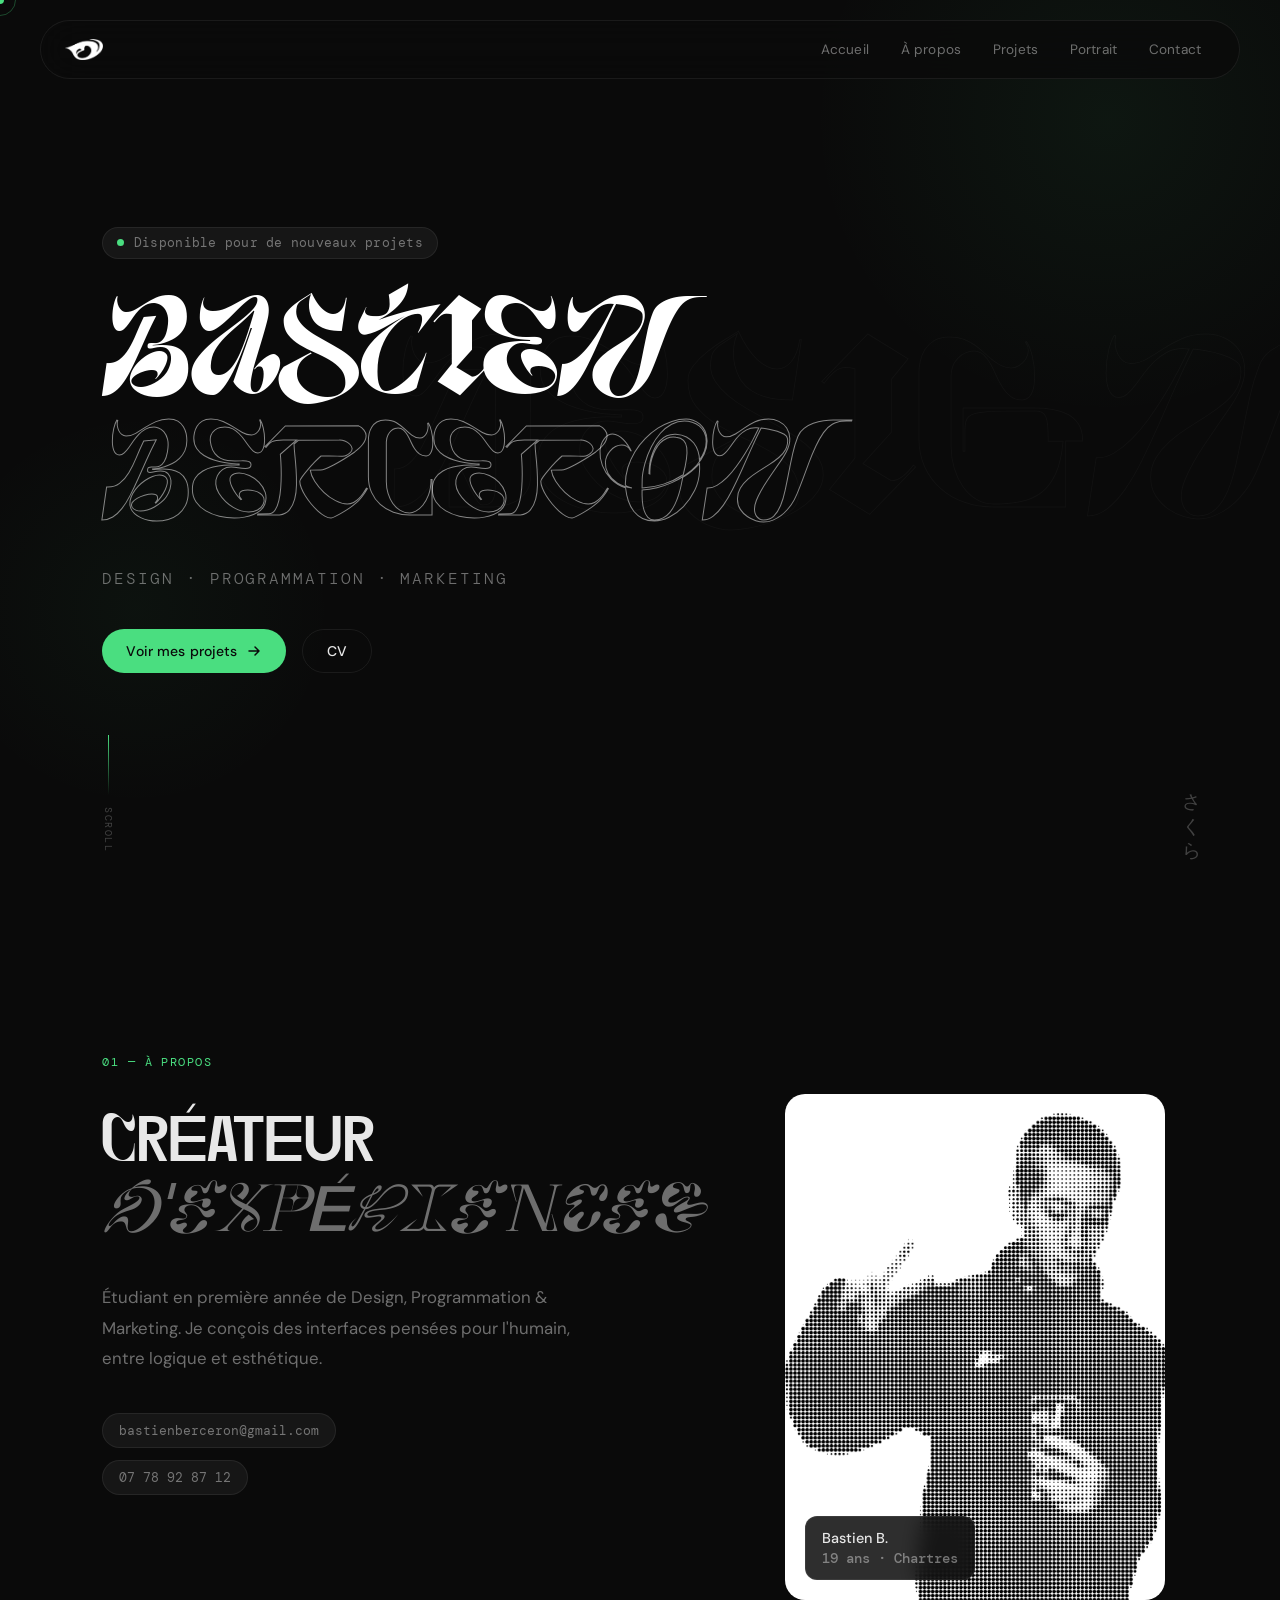
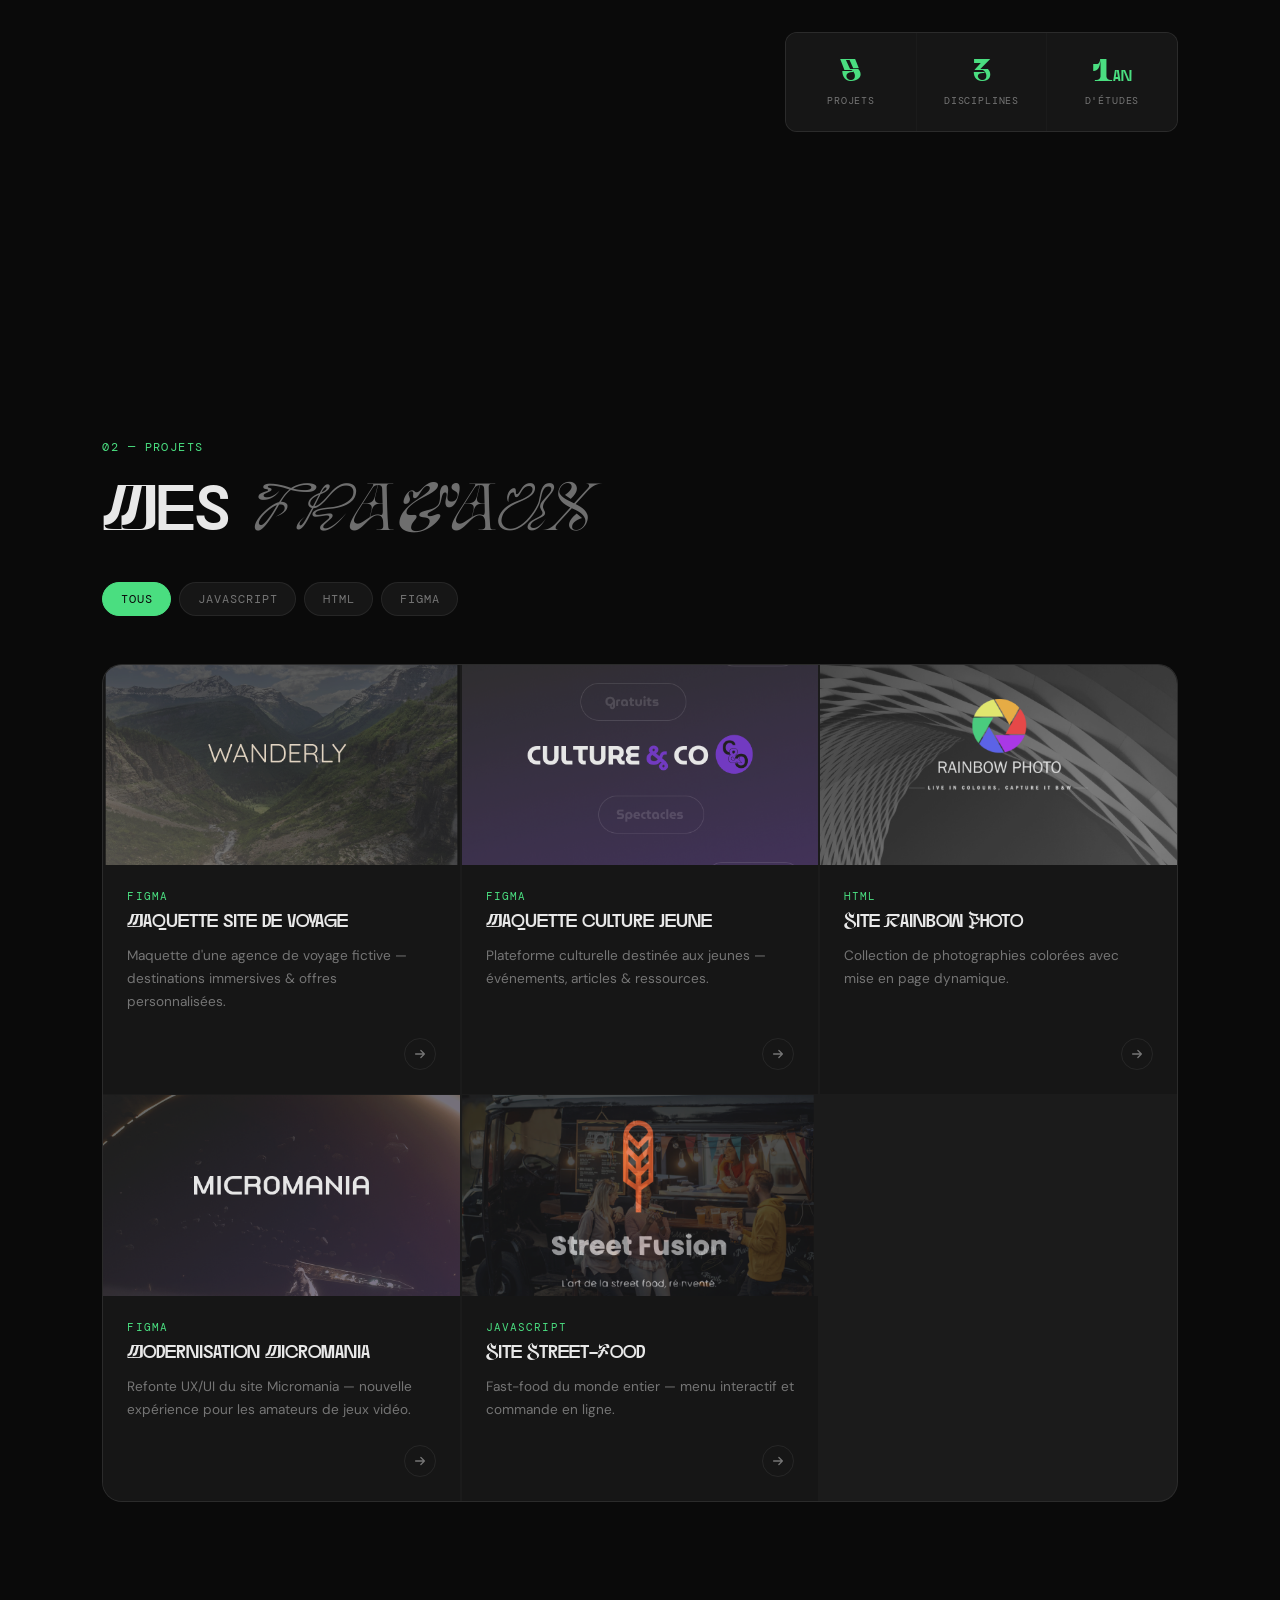
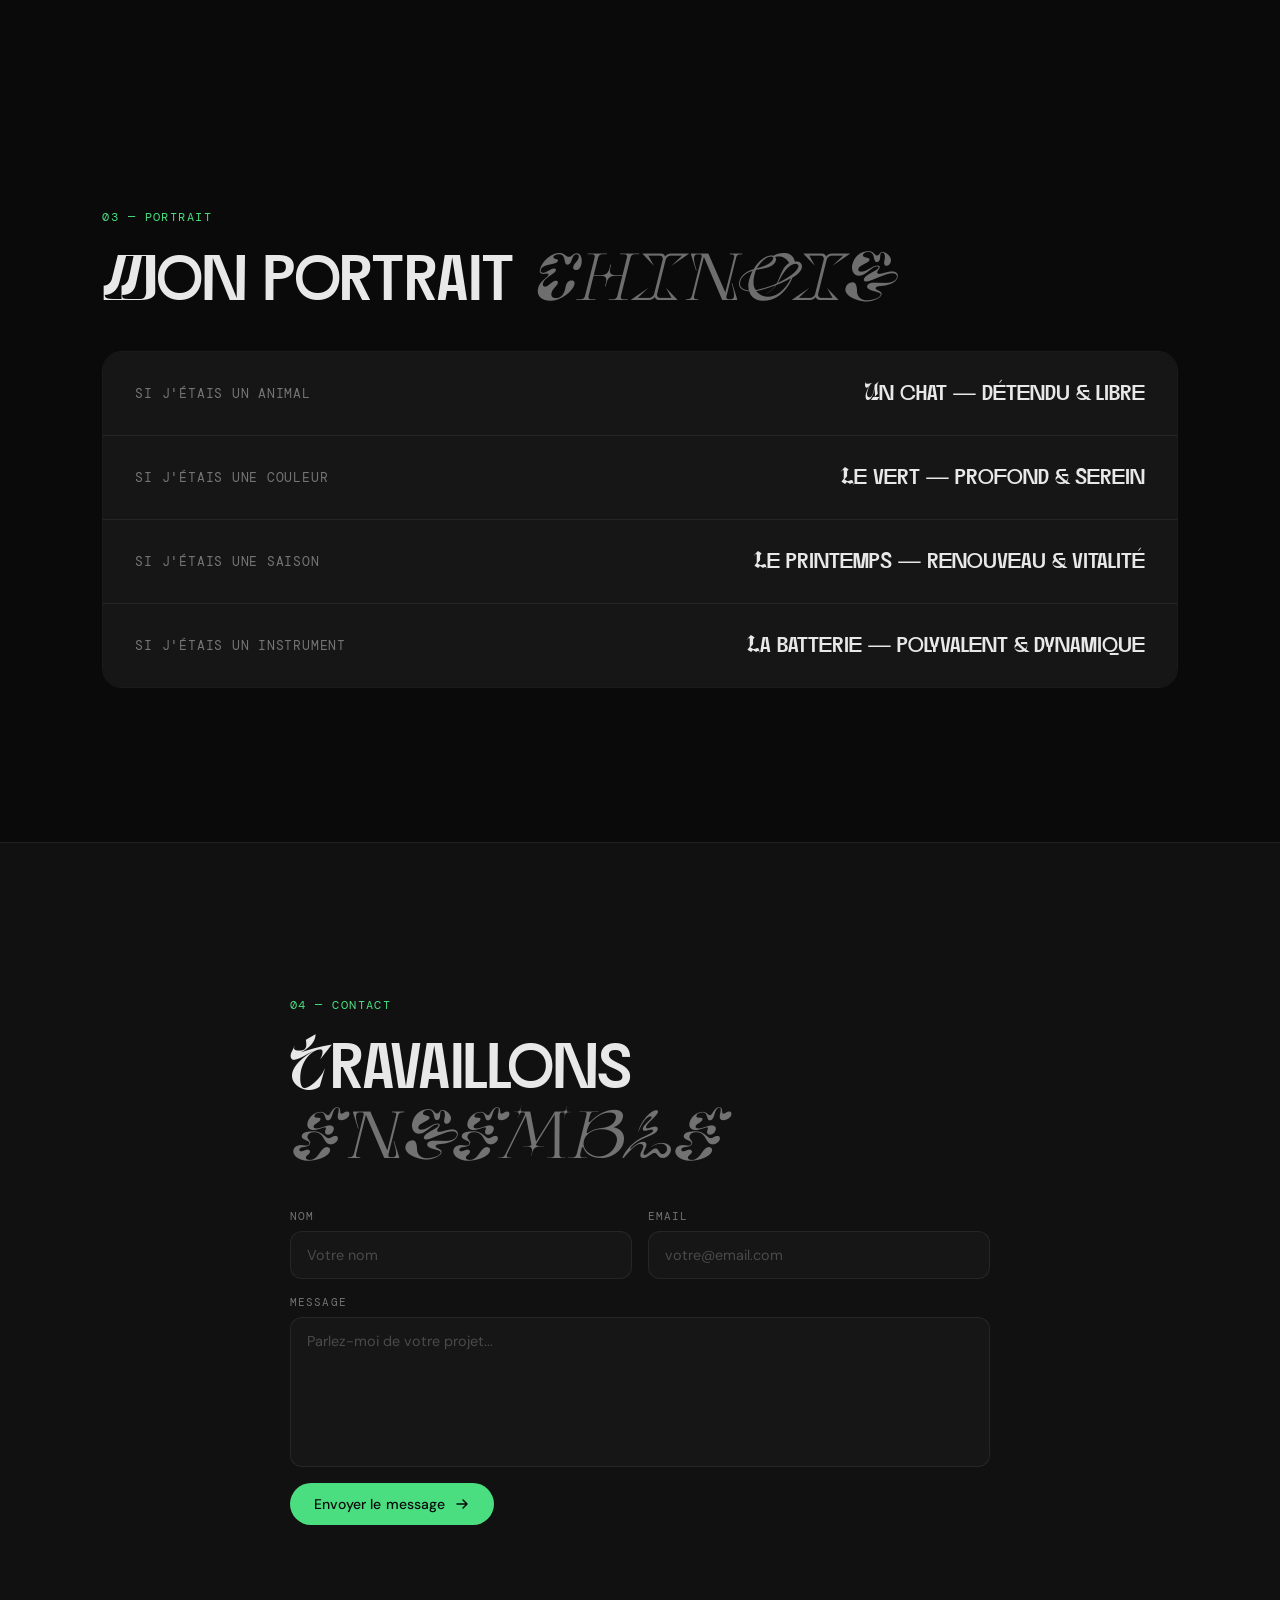
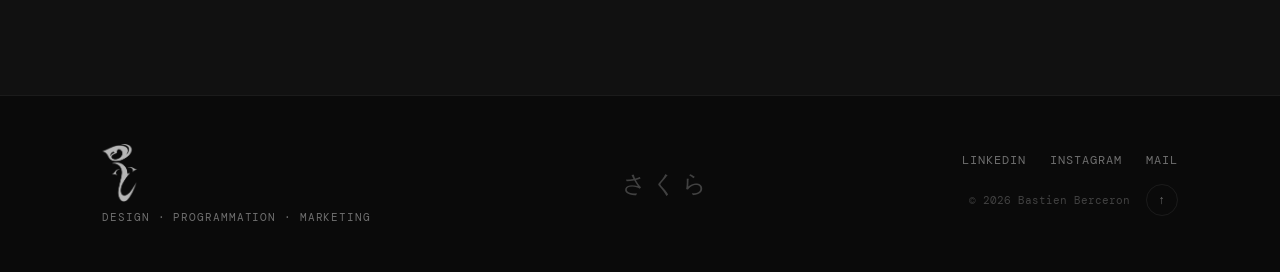
==== index.html @ ccd21fbc "first commit" ====
<!DOCTYPE html>
<html lang="fr">
<head>
    <meta charset="UTF-8">
    <meta name="viewport" content="width=device-width, initial-scale=1.0">
    <title>Bastien Berceron — Portfolio</title>
    <link rel="preconnect" href="https://fonts.googleapis.com">
    <link rel="preconnect" href="https://fonts.gstatic.com" crossorigin>
    <link href="https://fonts.googleapis.com/css2?family=DM+Sans:ital,opsz,wght@0,9..40,300;0,9..40,400;0,9..40,500;1,9..40,300&family=DM+Mono:wght@300;400&display=swap" rel="stylesheet">
    <link rel="preload" href="assets/typo/Dirtyline-36Daysoftype-2022-01238011900/Dirtyline36Daysoftype2022/woff/Dirtyline 36daysoftype 2022.woff2" as="font" type="font/woff2" crossorigin>
    <link rel="stylesheet" href="./assets/css/style.css">
    <script src="https://cdnjs.cloudflare.com/ajax/libs/gsap/3.12.2/gsap.min.js" defer></script>
    <script src="./assets/js/script.js" defer></script>
</head>
<body>
    <div class="loader" id="loader">
        <div class="loader-inner">
            <img src="./assets/img/LoT.png" alt="Logo" class="loader-logo">
            <div class="loader-bar"><div class="loader-progress"></div></div>
        </div>
    </div>

    <div class="cursor" id="cursor"></div>
    <div class="cursor-follower" id="cursor-follower"></div>

    <header class="header" id="header">
        <nav class="navbar">
            <img class="logo" src="./assets/img/LoT.png" alt="Logo Bastien Berceron">
            <div class="nav-links" id="nav-links">
                <a href="#" class="nav-link">Accueil</a>
                <a href="#about-section" class="nav-link">À propos</a>
                <a href="#projects-section" class="nav-link">Projets</a>
                <a href="#section-portrait" class="nav-link">Portrait</a>
                <a href="#contact-section" class="nav-link">Contact</a>
            </div>
            <button class="menu-toggle" id="menu-toggle" aria-label="Menu">
                <span></span>
                <span></span>
            </button>
        </nav>
    </header>

    <main>
        <section class="hero">
            <div class="hero-bg-text">DESIGN</div>
            <div class="hero-content">
                <div class="hero-tag"><span class="dot"></span>Disponible pour de nouveaux projets</div>
                <h1 class="hero-title">
                    <span class="hero-line">BASTIEN</span>
                    <span class="hero-line hero-line--accent">BERCERON</span>
                </h1>
                <p class="hero-sub">Design · Programmation · Marketing</p>
                <div class="hero-cta">
                    <button class="btn btn--primary" onclick="location.href='#projects-section'">
                        Voir mes projets
                        <svg width="16" height="16" viewBox="0 0 16 16" fill="none"><path d="M3 8h10M9 4l4 4-4 4" stroke="currentColor" stroke-width="1.5" stroke-linecap="round" stroke-linejoin="round"/></svg>
                    </button>
                    <button class="btn btn--ghost" onclick="location.href='./assets/img/CV_Bastien.pdf'">CV</button>
                </div>
            </div>
            <div class="hero-scroll">
                <div class="scroll-line"></div>
                <span>scroll</span>
            </div>
            <div class="hero-kanji">さくら</div>
        </section>

        <section id="about-section" class="about reveal">
            <div class="about-inner">
                <div class="section-label">01 — À propos</div>
                <div class="about-grid">
                    <div class="about-left">
                        <h2 class="section-title">Créateur<br><em>d'expériences</em></h2>
                        <p class="about-desc">Étudiant en première année de Design, Programmation & Marketing. Je conçois des interfaces pensées pour l'humain, entre logique et esthétique.</p>
                        <div class="about-contact-links">
                            <a href="mailto:bastienberceron@gmail.com" class="contact-pill">bastienberceron@gmail.com</a>
                            <a href="tel:0778928712" class="contact-pill">07 78 92 87 12</a>
                        </div>
                    </div>
                    <div class="about-right">
                        <div class="about-photo-wrap">
                            <img src="./assets/img/IDP.png" alt="Bastien Berceron" class="about-photo">
                            <div class="about-photo-tag">
                                <span>Bastien B.</span>
                                <span class="tag-sub">19 ans · Chartres</span>
                            </div>
                        </div>
                        <div class="about-stats">
                            <div class="stat"><span class="stat-num">5</span><span class="stat-label">Projets</span></div>
                            <div class="stat"><span class="stat-num">3</span><span class="stat-label">Disciplines</span></div>
                            <div class="stat"><span class="stat-num">1<span style="font-size:0.5em">an</span></span><span class="stat-label">D'études</span></div>
                        </div>
                    </div>
                </div>
            </div>
        </section>

        <section class="projects reveal" id="projects-section">
            <div class="section-label">02 — Projets</div>
            <h2 class="section-title">Mes <em>travaux</em></h2>
            <div class="filter-button">
                <button class="filter-btn active" data-category="all" id="tous">Tous</button>
                <button class="filter-btn" data-category="javascript">JavaScript</button>
                <button class="filter-btn" data-category="html">HTML</button>
                <button class="filter-btn" data-category="figma">Figma</button>
            </div>
            <div class="projects-grid" id="projects-grid"></div>
        </section>

        <section class="portrait reveal" id="section-portrait">
            <div class="section-label">03 — Portrait</div>
            <h2 class="section-title">Mon portrait <em>chinois</em></h2>
            <ul class="portrait-list">
                <li><span class="portrait-if">Si j'étais un animal</span><span class="portrait-answer">Un chat — détendu & libre</span></li>
                <li><span class="portrait-if">Si j'étais une couleur</span><span class="portrait-answer">Le vert — profond & serein</span></li>
                <li><span class="portrait-if">Si j'étais une saison</span><span class="portrait-answer">Le printemps — renouveau & vitalité</span></li>
                <li><span class="portrait-if">Si j'étais un instrument</span><span class="portrait-answer">La batterie — polyvalent & dynamique</span></li>
            </ul>
        </section>
    </main>

    <section class="contact reveal" id="contact-section">
        <div class="contact-inner">
            <div class="section-label">04 — Contact</div>
            <h2 class="section-title">Travaillons<br><em>ensemble</em></h2>
            <form id="contact-form" action="https://formspree.io/f/xqedbozj" method="POST">
                <div class="form-row">
                    <div class="form-group">
                        <label for="nom">Nom</label>
                        <input id="nom" name="name" type="text" placeholder="Votre nom" required>
                    </div>
                    <div class="form-group">
                        <label for="email">Email</label>
                        <input id="email" name="email" type="email" placeholder="votre@email.com" required>
                    </div>
                </div>
                <div class="form-group">
                    <label for="message">Message</label>
                    <textarea id="message" name="message" placeholder="Parlez-moi de votre projet..." required></textarea>
                </div>
                <button id="envoyer" type="submit" class="btn btn--primary">
                    Envoyer le message
                    <svg width="16" height="16" viewBox="0 0 16 16" fill="none"><path d="M3 8h10M9 4l4 4-4 4" stroke="currentColor" stroke-width="1.5" stroke-linecap="round" stroke-linejoin="round"/></svg>
                </button>
            </form>
            <div id="form-status"></div>
        </div>
    </section>

    <footer class="site-footer">
        <div class="footer-inner">
            <div class="footer-left">
                <img src="./assets/img/FL.png" alt="Logo" class="f-logo">
                <p class="f-sub">Design · Programmation · Marketing</p>
            </div>
            <div class="footer-center">
                <span class="f-kanji">さくら</span>
            </div>
            <div class="footer-right">
                <div class="f-socials">
                    <a href="https://www.linkedin.com/in/bastien-berceron-68825928a/" target="_blank">LinkedIn</a>
                    <a href="https://instagram.com/basti1_b" target="_blank">Instagram</a>
                    <a href="mailto:bastien.berceron@lamanu-student.fr">Mail</a>
                </div>
                <div class="f-legal">
                    <span>© 2026 Bastien Berceron</span>
                    <button onclick="window.scrollTo({top: 0, behavior: 'smooth'})" class="back-top" aria-label="Retour en haut">↑</button>
                </div>
            </div>
        </div>
    </footer>
</body>
</html>
---- assets/css/style.css ----
/* ===== FONTS ===== */
@font-face {
    font-family: 'Dirtyline';
    src: url('../typo/Dirtyline-36Daysoftype-2022-01238011900/Dirtyline36Daysoftype2022/woff/Dirtyline 36daysoftype 2022.woff2') format('woff2'),
         url('../typo/Dirtyline-36Daysoftype-2022-01238011900/Dirtyline36Daysoftype2022/woff/Dirtyline 36daysoftype 2022.woff') format('woff');
    font-weight: normal;
    font-style: normal;
}
@font-face {
    font-family: 'Saint';
    src: url('../typo/Saint Regular.ttf') format('truetype');
}

/* ===== VARIABLES ===== */
:root {
    --bg: #0a0a0a;
    --bg-2: #111111;
    --bg-3: #1a1a1a;
    --surface: #161616;
    --border: rgba(255,255,255,0.07);
    --border-hover: rgba(255,255,255,0.15);
    --text: #e8e8e8;
    --text-muted: rgba(232,232,232,0.45);
    --text-subtle: rgba(232,232,232,0.25);
    --green: #4ade80;
    --green-dim: rgba(74,222,128,0.12);
    --green-glow: rgba(74,222,128,0.06);
    --white: #ffffff;
    --font-display: 'Dirtyline', sans-serif;
    --font-body: 'DM Sans', sans-serif;
    --font-mono: 'DM Mono', monospace;
    --radius: 12px;
    --radius-lg: 20px;
    --transition: all 0.4s cubic-bezier(0.25, 0.46, 0.45, 0.94);
    --transition-fast: all 0.2s ease;
}

/* ===== RESET ===== */
*, *::before, *::after { box-sizing: border-box; margin: 0; padding: 0; }
html { scroll-behavior: smooth; font-size: 16px; }
body {
    font-family: var(--font-body);
    background: var(--bg);
    color: var(--text);
    overflow-x: hidden;
    -webkit-font-smoothing: antialiased;
}
img { display: block; max-width: 100%; }
a { color: inherit; text-decoration: none; }
button { cursor: pointer; border: none; background: none; font-family: inherit; }

/* ===== SCROLLBAR ===== */
* { scrollbar-width: thin; scrollbar-color: #2a2a2a var(--bg); }
*::-webkit-scrollbar { width: 6px; }
*::-webkit-scrollbar-track { background: var(--bg); }
*::-webkit-scrollbar-thumb { background: #2a2a2a; border-radius: 3px; }
*::-webkit-scrollbar-thumb:hover { background: var(--green); }

/* ===== CURSOR ===== */
.cursor {
    width: 8px; height: 8px;
    background: var(--green);
    border-radius: 50%;
    position: fixed;
    pointer-events: none;
    z-index: 9999;
    transition: width 0.2s, height 0.2s, background 0.2s;
    transform: translate(-50%, -50%);
}
.cursor-follower {
    width: 32px; height: 32px;
    border: 1px solid rgba(74,222,128,0.3);
    border-radius: 50%;
    position: fixed;
    pointer-events: none;
    z-index: 9998;
    transform: translate(-50%, -50%);
    transition: transform 0.15s ease, width 0.3s, height 0.3s;
}
body:hover .cursor { opacity: 1; }

/* ===== LOADER ===== */
.loader {
    position: fixed; inset: 0;
    background: var(--bg);
    display: flex; justify-content: center; align-items: center;
    z-index: 9000;
    flex-direction: column;
    gap: 2rem;
}
.loader-inner { display: flex; flex-direction: column; align-items: center; gap: 2rem; }
.loader-logo { width: 60px; opacity: 0.9; filter: brightness(0) invert(1); }
.loader-bar {
    width: 200px; height: 1px;
    background: rgba(255,255,255,0.1);
    border-radius: 1px;
    overflow: hidden;
}
.loader-progress {
    height: 100%; width: 0%;
    background: var(--green);
    border-radius: 1px;
    animation: loadProgress 2s ease-out forwards;
}
@keyframes loadProgress {
    0% { width: 0%; }
    40% { width: 60%; }
    100% { width: 100%; }
}

/* ===== HEADER ===== */
.header {
    position: fixed; top: 0; left: 0; right: 0;
    z-index: 100;
    padding: 1.25rem 2rem;
    transition: var(--transition);
}
.header.scrolled {
    padding: 0.75rem 2rem;
}
.navbar {
    max-width: 1200px;
    margin: 0 auto;
    display: flex;
    align-items: center;
    justify-content: space-between;
    background: rgba(10,10,10,0.8);
    backdrop-filter: blur(20px);
    -webkit-backdrop-filter: blur(20px);
    border: 1px solid var(--border);
    border-radius: 100px;
    padding: 0.75rem 1.5rem;
}
.logo { width: 38px; height: auto; filter: brightness(0) invert(1); }
.nav-links {
    display: flex;
    align-items: center;
    gap: 0.25rem;
}
.nav-link {
    font-size: 0.85rem;
    font-weight: 400;
    color: var(--text-muted);
    padding: 0.5rem 0.875rem;
    border-radius: 100px;
    transition: var(--transition-fast);
    letter-spacing: 0.01em;
}
.nav-link:hover {
    color: var(--text);
    background: rgba(255,255,255,0.06);
}
.menu-toggle {
    display: none;
    flex-direction: column;
    gap: 5px;
    padding: 0.5rem;
}
.menu-toggle span {
    width: 22px; height: 1.5px;
    background: var(--text);
    border-radius: 2px;
    transition: var(--transition-fast);
}

/* ===== SECTION COMMONS ===== */
.section-label {
    font-family: var(--font-mono);
    font-size: 0.75rem;
    letter-spacing: 0.12em;
    color: var(--green);
    text-transform: uppercase;
    margin-bottom: 1.5rem;
}
.section-title {
    font-family: var(--font-display);
    font-size: clamp(2.5rem, 5vw, 4rem);
    font-weight: 400;
    line-height: 1.1;
    color: var(--text);
    margin-bottom: 2rem;
}
.section-title em {
    font-style: italic;
    color: var(--text-muted);
    font-family: 'Saint', var(--font-display);
}

/* ===== REVEAL ===== */
.reveal {
    opacity: 0;
    transform: translateY(30px);
    transition: opacity 0.8s ease, transform 0.8s ease;
}
.reveal.visible {
    opacity: 1;
    transform: translateY(0);
}

/* ===== HERO ===== */
.hero {
    min-height: 100vh;
    display: flex;
    flex-direction: column;
    justify-content: center;
    align-items: flex-start;
    padding: 0 clamp(2rem, 8vw, 8rem);
    position: relative;
    overflow: hidden;
}
.hero::before {
    content: '';
    position: absolute;
    top: -20%;
    right: -10%;
    width: 600px;
    height: 600px;
    background: radial-gradient(circle, rgba(74,222,128,0.06) 0%, transparent 70%);
    pointer-events: none;
}
.hero::after {
    content: '';
    position: absolute;
    bottom: 10%;
    left: -5%;
    width: 400px;
    height: 400px;
    background: radial-gradient(circle, rgba(74,222,128,0.04) 0%, transparent 70%);
    pointer-events: none;
}
.hero-bg-text {
    position: absolute;
    top: 50%;
    right: -2%;
    transform: translateY(-50%);
    font-family: var(--font-display);
    font-size: clamp(8rem, 18vw, 18rem);
    color: transparent;
    -webkit-text-stroke: 1px rgba(255,255,255,0.03);
    pointer-events: none;
    line-height: 1;
    user-select: none;
}
.hero-content {
    position: relative;
    z-index: 1;
    max-width: 800px;
}
.hero-tag {
    display: inline-flex;
    align-items: center;
    gap: 0.6rem;
    font-size: 0.8rem;
    font-family: var(--font-mono);
    color: var(--text-muted);
    background: var(--surface);
    border: 1px solid var(--border);
    padding: 0.4rem 0.875rem;
    border-radius: 100px;
    margin-bottom: 2.5rem;
    letter-spacing: 0.02em;
}
.dot {
    width: 7px; height: 7px;
    background: var(--green);
    border-radius: 50%;
    animation: pulse 2s infinite;
}
@keyframes pulse {
    0%, 100% { opacity: 1; transform: scale(1); }
    50% { opacity: 0.6; transform: scale(0.8); }
}
.hero-title {
    display: flex;
    flex-direction: column;
    gap: 0.1em;
    margin-bottom: 1.5rem;
}
.hero-line {
    font-family: var(--font-display);
    font-size: clamp(4rem, 10vw, 9rem);
    font-weight: 400;
    line-height: 0.95;
    letter-spacing: -0.02em;
    color: var(--white);
    display: block;
    opacity: 0;
    transform: translateY(40px);
    animation: heroLineIn 0.9s cubic-bezier(0.25,0.46,0.45,0.94) forwards;
}
.hero-line:nth-child(1) { animation-delay: 0.3s; }
.hero-line--accent {
    color: transparent;
    -webkit-text-stroke: 1px rgba(255,255,255,0.5);
    animation-delay: 0.5s;
}
@keyframes heroLineIn {
    to { opacity: 1; transform: translateY(0); }
}
.hero-sub {
    font-size: 1rem;
    color: var(--text-muted);
    font-weight: 300;
    letter-spacing: 0.12em;
    text-transform: uppercase;
    margin-bottom: 2.5rem;
    font-family: var(--font-mono);
    opacity: 0;
    animation: fadeUp 0.8s 0.7s ease forwards;
}
@keyframes fadeUp {
    from { opacity: 0; transform: translateY(10px); }
    to { opacity: 1; transform: translateY(0); }
}
.hero-cta {
    display: flex;
    gap: 1rem;
    flex-wrap: wrap;
    opacity: 0;
    animation: fadeUp 0.8s 0.9s ease forwards;
}
.hero-scroll {
    position: absolute;
    bottom: 3rem;
    left: clamp(2rem, 8vw, 8rem);
    display: flex;
    flex-direction: column;
    align-items: center;
    gap: 0.75rem;
}
.hero-scroll span {
    font-family: var(--font-mono);
    font-size: 0.65rem;
    letter-spacing: 0.15em;
    color: var(--text-subtle);
    text-transform: uppercase;
    writing-mode: vertical-lr;
}
.scroll-line {
    width: 1px; height: 60px;
    background: linear-gradient(to bottom, var(--green), transparent);
    animation: scrollPulse 2s ease infinite;
}
@keyframes scrollPulse {
    0%, 100% { opacity: 0.3; }
    50% { opacity: 1; }
}
.hero-kanji {
    position: absolute;
    right: clamp(2rem, 6vw, 6rem);
    bottom: 3rem;
    font-family: var(--font-display);
    font-size: 1.2rem;
    color: var(--text-subtle);
    letter-spacing: 0.1em;
    writing-mode: vertical-rl;
}

/* ===== BUTTONS ===== */
.btn {
    display: inline-flex;
    align-items: center;
    gap: 0.5rem;
    font-family: var(--font-body);
    font-size: 0.875rem;
    font-weight: 500;
    padding: 0.75rem 1.5rem;
    border-radius: 100px;
    transition: var(--transition);
    letter-spacing: 0.01em;
}
.btn--primary {
    background: var(--green);
    color: #0a0a0a;
}
.btn--primary:hover {
    background: #6ee7a0;
    transform: translateY(-2px);
    box-shadow: 0 8px 30px rgba(74,222,128,0.25);
}
.btn--ghost {
    background: transparent;
    color: var(--text);
    border: 1px solid var(--border);
}
.btn--ghost:hover {
    border-color: var(--border-hover);
    background: rgba(255,255,255,0.04);
    transform: translateY(-2px);
}

/* ===== ABOUT ===== */
.about {
    padding: clamp(5rem, 12vw, 10rem) clamp(2rem, 8vw, 8rem);
    max-width: 1400px;
    margin: 0 auto;
}
.about-grid {
    display: grid;
    grid-template-columns: 1fr 1fr;
    gap: 5rem;
    align-items: start;
}
.about-left { padding-top: 1rem; }
.about-desc {
    font-size: 1.05rem;
    line-height: 1.8;
    color: var(--text-muted);
    margin-bottom: 2.5rem;
    max-width: 480px;
}
.about-contact-links {
    display: flex;
    flex-direction: column;
    gap: 0.75rem;
}
.contact-pill {
    display: inline-flex;
    align-items: center;
    width: fit-content;
    font-family: var(--font-mono);
    font-size: 0.8rem;
    color: var(--text-muted);
    background: var(--surface);
    border: 1px solid var(--border);
    padding: 0.5rem 1rem;
    border-radius: 100px;
    transition: var(--transition-fast);
}
.contact-pill:hover {
    color: var(--green);
    border-color: rgba(74,222,128,0.3);
    background: var(--green-dim);
}
.about-right { display: flex; flex-direction: column; gap: 2rem; }
.about-photo-wrap {
    position: relative;
    display: inline-block;
}
.about-photo {
    width: 100%;
    max-width: 380px;
    aspect-ratio: 3/4;
    object-fit: cover;
    border-radius: var(--radius-lg);
    filter: grayscale(20%);
    transition: var(--transition);
}
.about-photo:hover { filter: grayscale(0); }
.about-photo-tag {
    position: absolute;
    bottom: 1.25rem;
    left: 1.25rem;
    background: rgba(10,10,10,0.85);
    backdrop-filter: blur(10px);
    border: 1px solid var(--border);
    border-radius: var(--radius);
    padding: 0.75rem 1rem;
    display: flex;
    flex-direction: column;
    gap: 0.15rem;
}
.about-photo-tag span { font-size: 0.9rem; font-weight: 500; }
.tag-sub { font-family: var(--font-mono); font-size: 0.7rem; color: var(--text-muted); }
.about-stats {
    display: grid;
    grid-template-columns: repeat(3, 1fr);
    gap: 1px;
    background: var(--border);
    border: 1px solid var(--border);
    border-radius: var(--radius);
    overflow: hidden;
}
.stat {
    background: var(--surface);
    padding: 1.5rem 1rem;
    display: flex;
    flex-direction: column;
    gap: 0.3rem;
    align-items: center;
    transition: var(--transition-fast);
}
.stat:hover { background: var(--bg-3); }
.stat-num {
    font-family: var(--font-display);
    font-size: 2rem;
    color: var(--green);
    line-height: 1;
}
.stat-label {
    font-family: var(--font-mono);
    font-size: 0.65rem;
    letter-spacing: 0.08em;
    color: var(--text-muted);
    text-transform: uppercase;
}

/* ===== PROJECTS ===== */
.projects {
    padding: clamp(5rem, 12vw, 10rem) clamp(2rem, 8vw, 8rem);
    max-width: 1400px;
    margin: 0 auto;
}
.filter-button {
    display: flex;
    flex-wrap: wrap;
    gap: 0.5rem;
    margin-bottom: 3rem;
}
.filter-btn {
    font-family: var(--font-mono);
    font-size: 0.75rem;
    letter-spacing: 0.08em;
    text-transform: uppercase;
    color: var(--text-muted);
    background: var(--surface);
    border: 1px solid var(--border);
    padding: 0.5rem 1.1rem;
    border-radius: 100px;
    transition: var(--transition-fast);
}
.filter-btn:hover {
    color: var(--text);
    border-color: var(--border-hover);
}
.filter-btn.active {
    color: var(--bg);
    background: var(--green);
    border-color: var(--green);
}
.projects-grid {
    display: grid;
    grid-template-columns: repeat(auto-fill, minmax(340px, 1fr));
    gap: 1.5px;
    background: var(--border);
    border: 1px solid var(--border);
    border-radius: var(--radius-lg);
    overflow: hidden;
}
.project-card {
    background: var(--surface);
    cursor: pointer;
    overflow: hidden;
    transition: var(--transition);
    position: relative;
    display: flex;
    flex-direction: column;
}
.project-card:hover { background: var(--bg-3); }
.project-card:hover .project-card-img img {
    transform: scale(1.04);
}
.project-card-img {
    overflow: hidden;
    aspect-ratio: 16/9;
}
.project-card-img img {
    width: 100%; height: 100%;
    object-fit: cover;
    transition: transform 0.6s cubic-bezier(0.25,0.46,0.45,0.94);
    filter: brightness(0.9);
}
.project-card:hover .project-card-img img { filter: brightness(1); }
.project-card-content {
    padding: 1.5rem;
    flex: 1;
    display: flex;
    flex-direction: column;
    gap: 0.5rem;
}
.project-tech {
    font-family: var(--font-mono);
    font-size: 0.7rem;
    letter-spacing: 0.1em;
    text-transform: uppercase;
    color: var(--green);
}
.project-card h3 {
    font-family: var(--font-display);
    font-size: 1.2rem;
    font-weight: 400;
    color: var(--text);
    line-height: 1.3;
}
.project-card p {
    font-size: 0.85rem;
    line-height: 1.7;
    color: var(--text-muted);
    flex: 1;
}
.project-arrow {
    width: 32px; height: 32px;
    border: 1px solid var(--border);
    border-radius: 50%;
    display: flex;
    align-items: center;
    justify-content: center;
    align-self: flex-end;
    color: var(--text-muted);
    margin-top: 1rem;
    transition: var(--transition-fast);
}
.project-card:hover .project-arrow {
    background: var(--green);
    border-color: var(--green);
    color: var(--bg);
    transform: rotate(45deg);
}

/* ===== PORTRAIT ===== */
.portrait {
    padding: clamp(5rem, 12vw, 10rem) clamp(2rem, 8vw, 8rem);
    max-width: 1400px;
    margin: 0 auto;
}
.portrait-list {
    list-style: none;
    display: flex;
    flex-direction: column;
    border: 1px solid var(--border);
    border-radius: var(--radius-lg);
    overflow: hidden;
}
.portrait-list li {
    display: flex;
    align-items: center;
    justify-content: space-between;
    padding: 1.75rem 2rem;
    border-bottom: 1px solid var(--border);
    background: var(--surface);
    transition: var(--transition-fast);
    gap: 2rem;
}
.portrait-list li:last-child { border-bottom: none; }
.portrait-list li:hover {
    background: var(--bg-3);
    padding-left: 2.5rem;
}
.portrait-if {
    font-family: var(--font-mono);
    font-size: 0.8rem;
    letter-spacing: 0.06em;
    color: var(--text-muted);
    text-transform: uppercase;
    flex-shrink: 0;
}
.portrait-answer {
    font-family: var(--font-display);
    font-size: 1.4rem;
    color: var(--text);
    text-align: right;
}
.portrait-list li:hover .portrait-answer { color: var(--green); }

/* ===== CONTACT ===== */
.contact {
    padding: clamp(5rem, 12vw, 10rem) clamp(2rem, 8vw, 8rem);
    background: var(--bg-2);
    border-top: 1px solid var(--border);
}
.contact-inner {
    max-width: 700px;
    margin: 0 auto;
}
.form-row {
    display: grid;
    grid-template-columns: 1fr 1fr;
    gap: 1rem;
}
.form-group {
    display: flex;
    flex-direction: column;
    gap: 0.5rem;
    margin-bottom: 1rem;
}
.form-group label {
    font-family: var(--font-mono);
    font-size: 0.7rem;
    letter-spacing: 0.1em;
    text-transform: uppercase;
    color: var(--text-muted);
}
.form-group input,
.form-group textarea {
    background: var(--surface);
    border: 1px solid var(--border);
    border-radius: var(--radius);
    padding: 0.875rem 1rem;
    font-family: var(--font-body);
    font-size: 0.9rem;
    color: var(--text);
    transition: var(--transition-fast);
    outline: none;
    resize: none;
}
.form-group input::placeholder,
.form-group textarea::placeholder { color: var(--text-subtle); }
.form-group input:focus,
.form-group textarea:focus {
    border-color: rgba(74,222,128,0.4);
    background: var(--bg-3);
}
.form-group textarea { min-height: 150px; }
#form-status {
    margin-top: 1rem;
    font-family: var(--font-mono);
    font-size: 0.8rem;
    text-align: center;
}

/* ===== FOOTER ===== */
.site-footer {
    background: var(--bg);
    border-top: 1px solid var(--border);
    padding: 3rem clamp(2rem, 8vw, 8rem);
}
.footer-inner {
    max-width: 1400px;
    margin: 0 auto;
    display: flex;
    justify-content: space-between;
    align-items: center;
    flex-wrap: wrap;
    gap: 2rem;
}
.footer-left { display: flex; flex-direction: column; gap: 0.5rem; }
.f-logo { width: 36px; filter: brightness(0) invert(1); opacity: 0.7; }
.f-sub {
    font-family: var(--font-mono);
    font-size: 0.7rem;
    letter-spacing: 0.08em;
    text-transform: uppercase;
    color: var(--text-muted);
}
.footer-center .f-kanji {
    font-family: var(--font-display);
    font-size: 1.5rem;
    color: var(--text-subtle);
    letter-spacing: 0.2em;
}
.footer-right { display: flex; flex-direction: column; align-items: flex-end; gap: 1rem; }
.f-socials { display: flex; gap: 1.5rem; }
.f-socials a {
    font-family: var(--font-mono);
    font-size: 0.75rem;
    letter-spacing: 0.08em;
    text-transform: uppercase;
    color: var(--text-muted);
    transition: var(--transition-fast);
}
.f-socials a:hover { color: var(--green); }
.f-legal {
    display: flex;
    align-items: center;
    gap: 1rem;
    font-family: var(--font-mono);
    font-size: 0.7rem;
    color: var(--text-subtle);
}
.back-top {
    width: 32px; height: 32px;
    border: 1px solid var(--border);
    border-radius: 50%;
    color: var(--text-muted);
    font-size: 0.75rem;
    display: flex;
    align-items: center;
    justify-content: center;
    transition: var(--transition-fast);
}
.back-top:hover {
    border-color: var(--green);
    color: var(--green);
    transform: translateY(-3px);
}

/* ===== MOBILE ===== */
@media (max-width: 900px) {
    .about-grid { grid-template-columns: 1fr; gap: 3rem; }
    .about-photo { max-width: 100%; }
    .portrait-list li { flex-direction: column; align-items: flex-start; }
    .portrait-answer { text-align: left; font-size: 1.2rem; }
}
@media (max-width: 768px) {
    .nav-links {
        display: none;
        position: fixed;
        inset: 0;
        background: rgba(10,10,10,0.97);
        backdrop-filter: blur(20px);
        flex-direction: column;
        justify-content: center;
        align-items: center;
        gap: 1.5rem;
        z-index: 99;
    }
    .nav-links.active { display: flex; }
    .nav-link { font-size: 1.5rem; padding: 1rem; }
    .menu-toggle { display: flex; z-index: 100; }
    .hero-bg-text { display: none; }
    .hero-kanji { display: none; }
    .hero-scroll { display: none; }
    .form-row { grid-template-columns: 1fr; }
    .footer-inner { flex-direction: column; align-items: center; text-align: center; }
    .footer-right { align-items: center; }
    .projects-grid { grid-template-columns: 1fr; }
}
@media (max-width: 480px) {
    .hero { padding: 0 1.5rem; }
    .about, .projects, .portrait { padding: 4rem 1.5rem; }
    .contact { padding: 4rem 1.5rem; }
    .site-footer { padding: 2rem 1.5rem; }
}
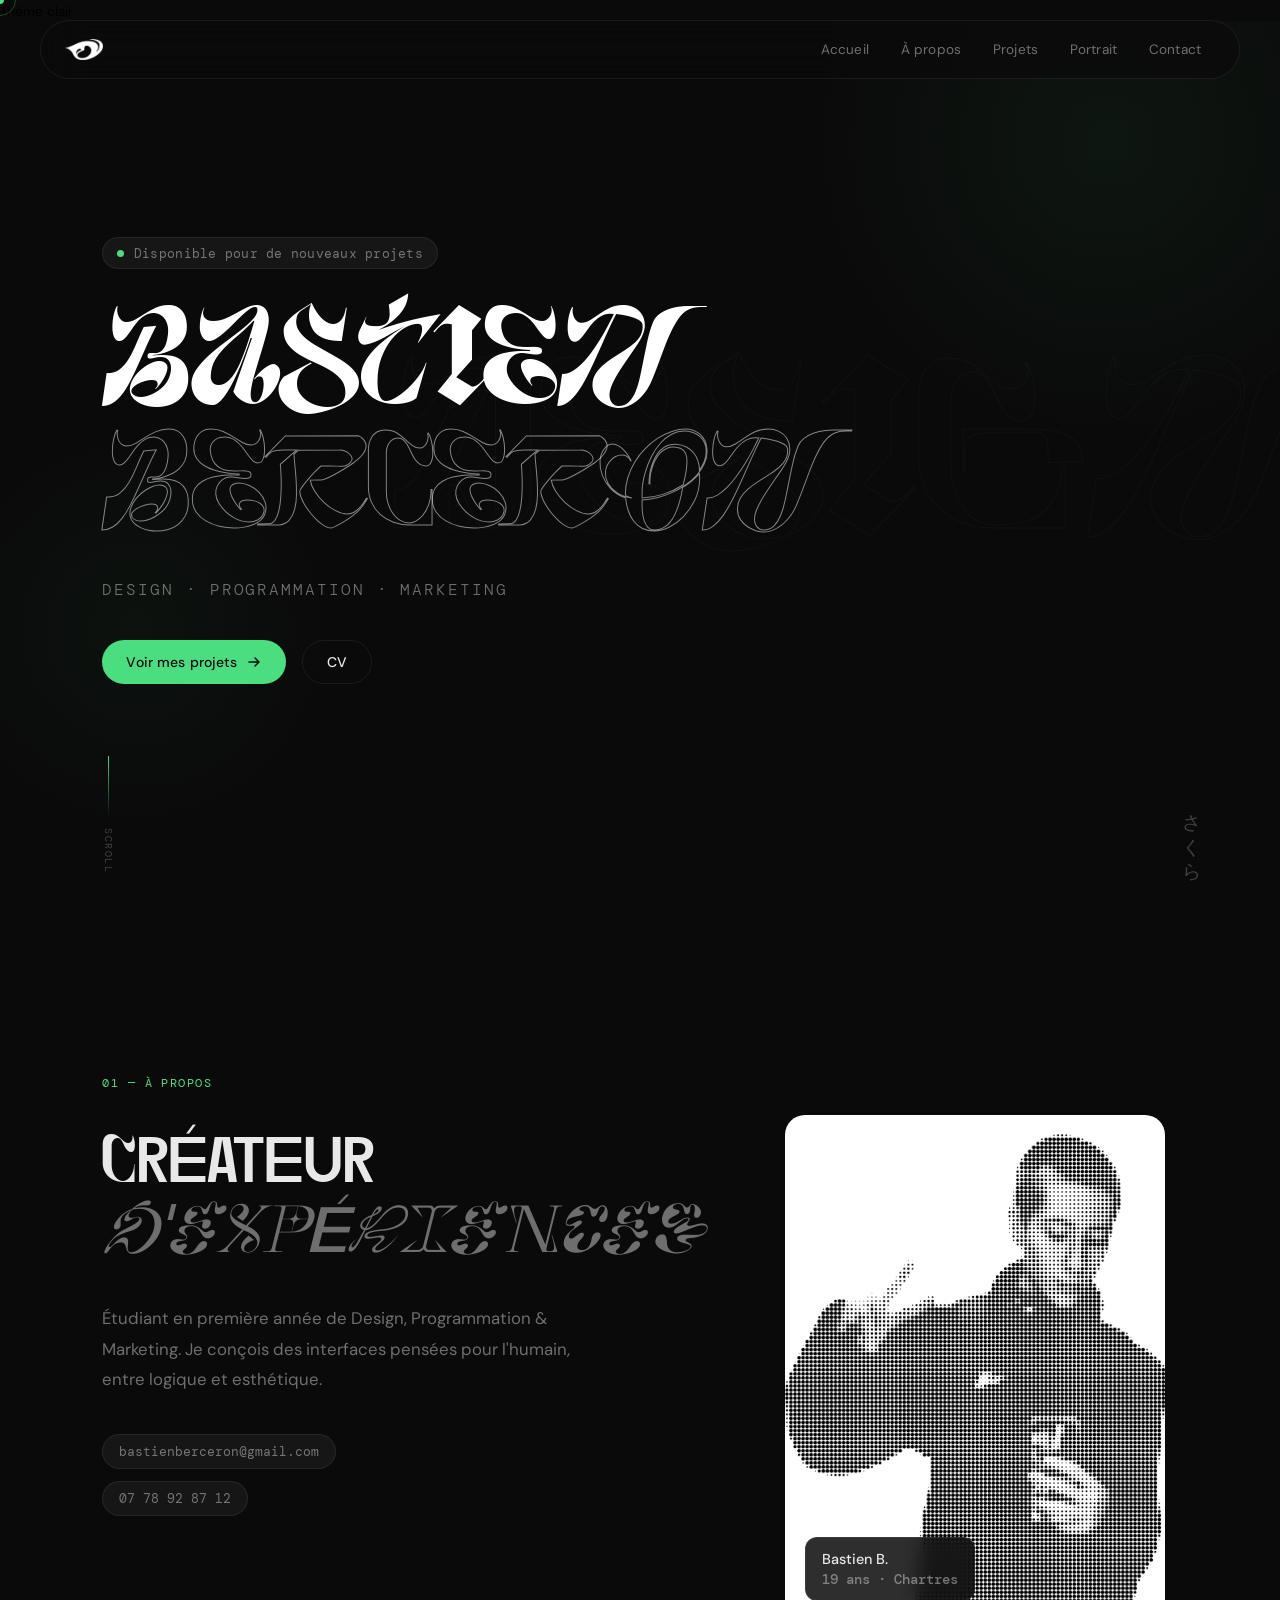
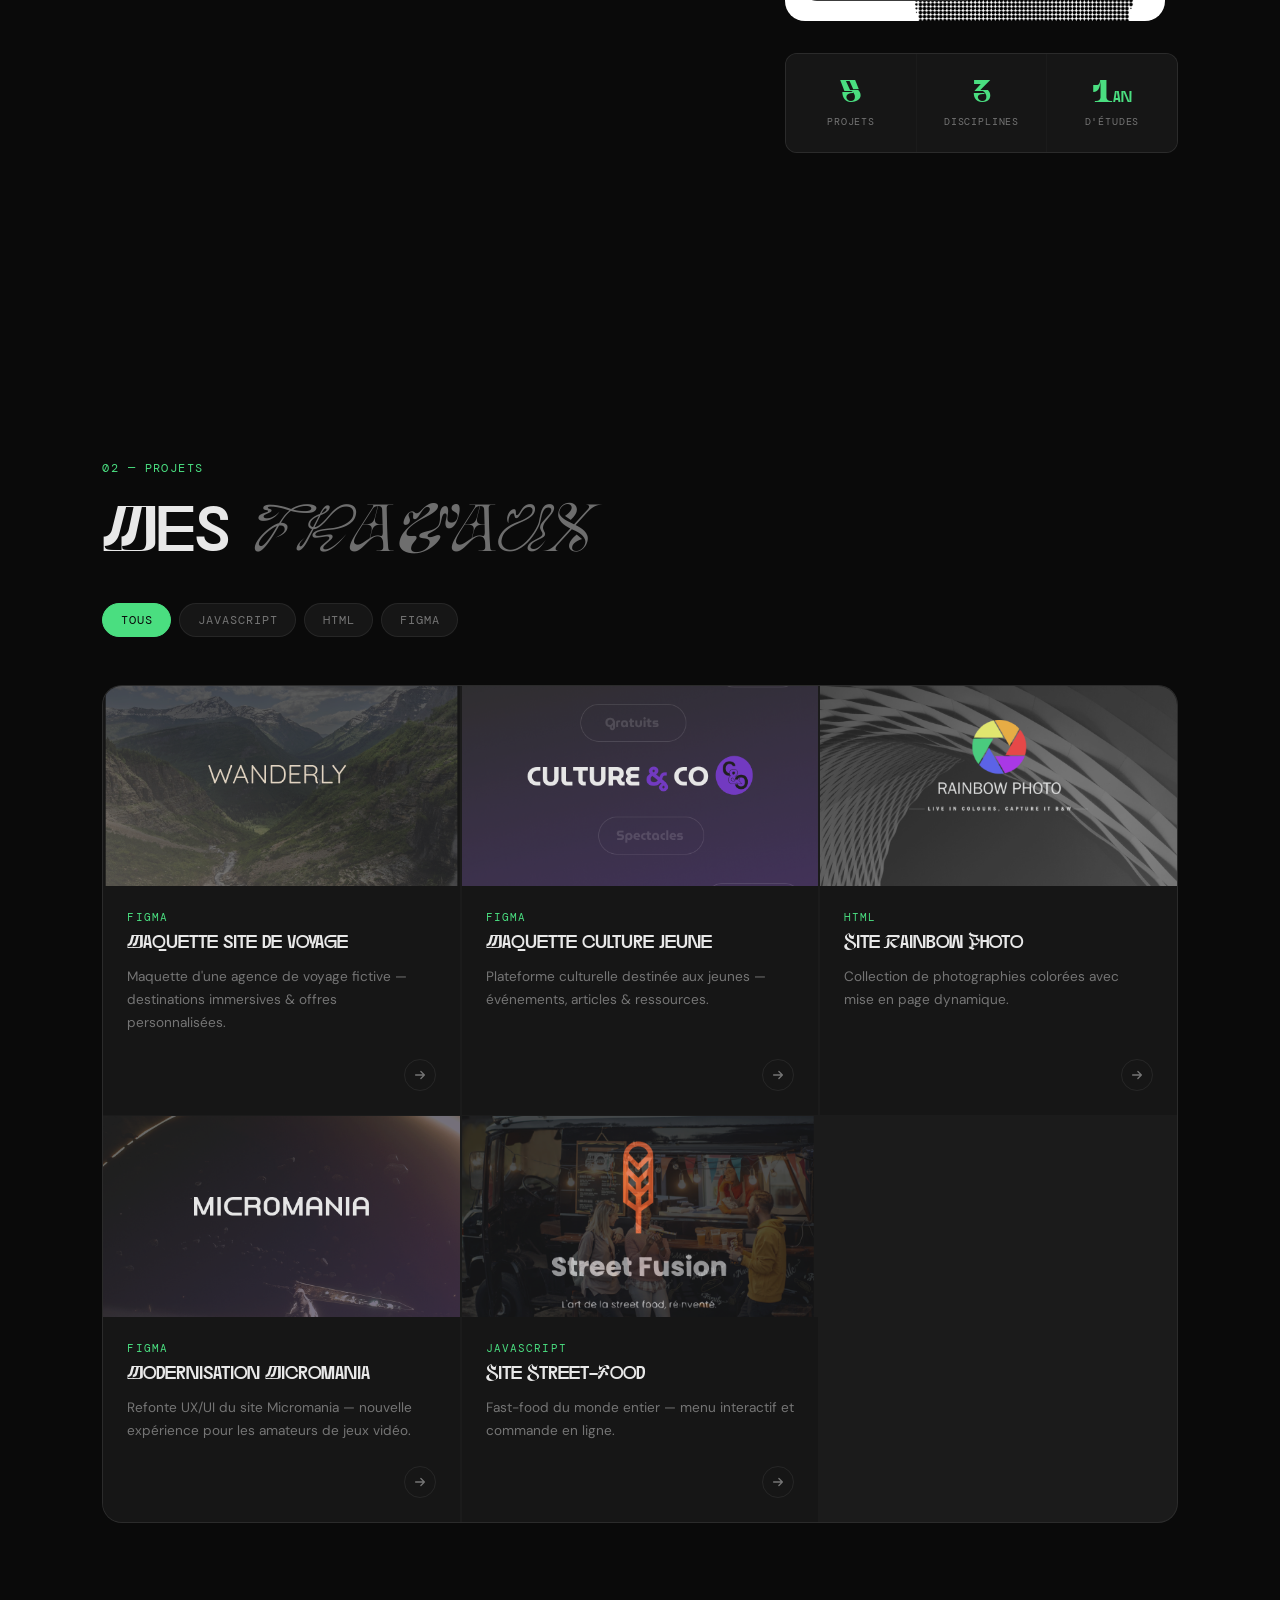
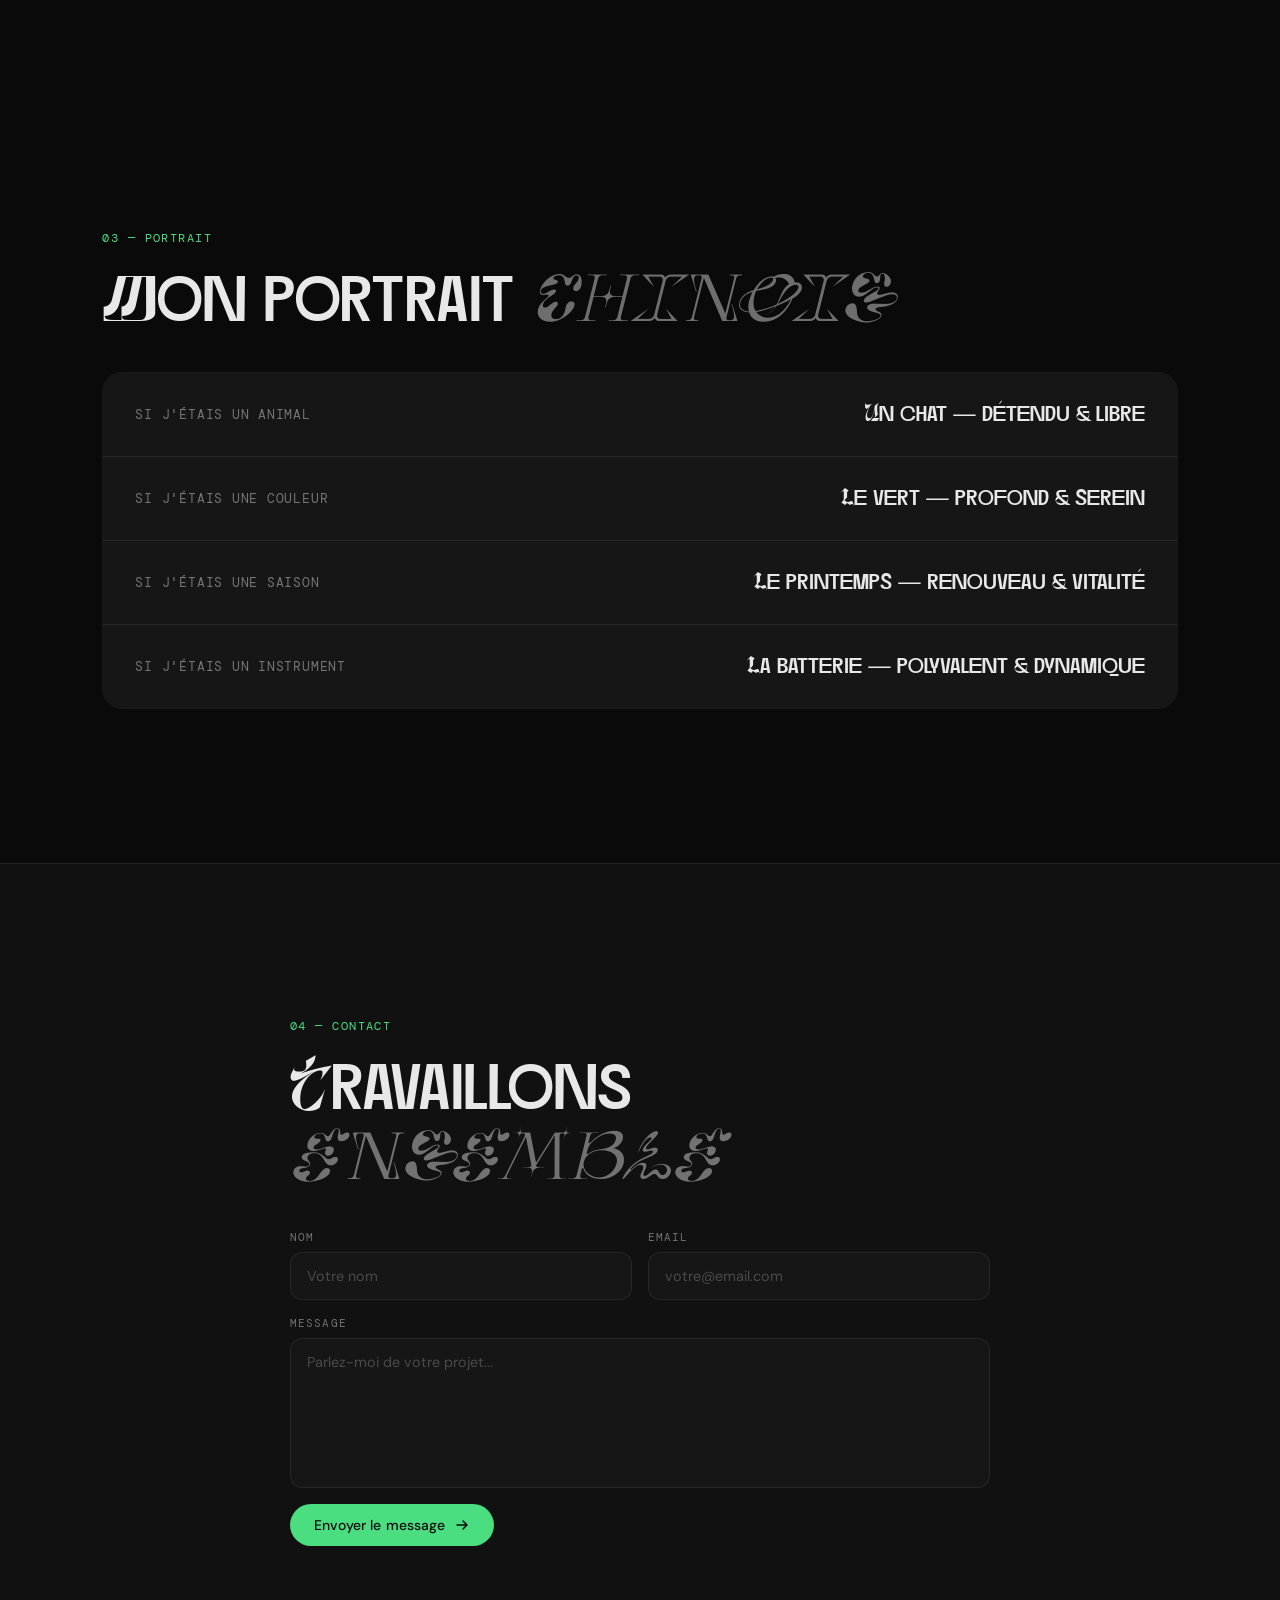
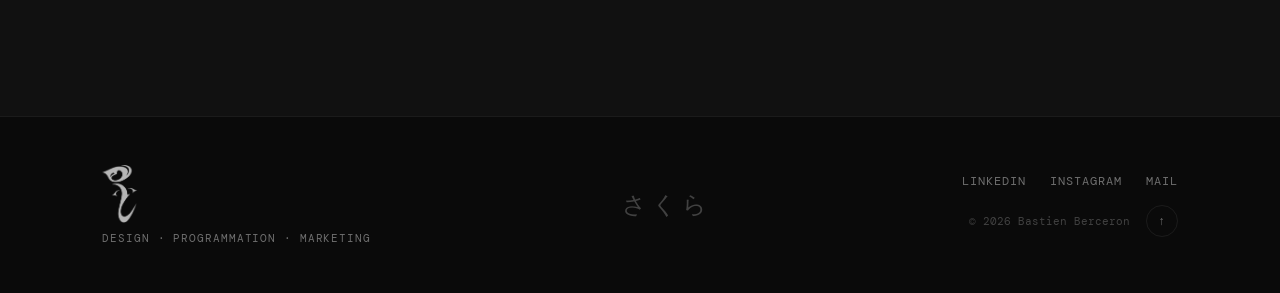
==== commit f4a63b7e: "feat: add global light theme switch across portfolio pages" ====
--- a/index.html
+++ b/index.html
@@ -8,7 +8,7 @@
     <link rel="preconnect" href="https://fonts.gstatic.com" crossorigin>
     <link href="https://fonts.googleapis.com/css2?family=DM+Sans:ital,opsz,wght@0,9..40,300;0,9..40,400;0,9..40,500;1,9..40,300&family=DM+Mono:wght@300;400&display=swap" rel="stylesheet">
     <link rel="preload" href="assets/typo/Dirtyline-36Daysoftype-2022-01238011900/Dirtyline36Daysoftype2022/woff/Dirtyline 36daysoftype 2022.woff2" as="font" type="font/woff2" crossorigin>
-    <link rel="stylesheet" href="./assets/css/style.css">
+    <link rel="stylesheet" href="./assets/css/style.css" id="theme-stylesheet">
     <script src="https://cdnjs.cloudflare.com/ajax/libs/gsap/3.12.2/gsap.min.js" defer></script>
     <script src="./assets/js/script.js" defer></script>
 </head>
@@ -22,6 +22,7 @@
 
     <div class="cursor" id="cursor"></div>
     <div class="cursor-follower" id="cursor-follower"></div>
+    <button class="theme-toggle" id="theme-toggle" type="button" aria-pressed="false" aria-label="Activer le thème clair">Thème clair</button>
 
     <header class="header" id="header">
         <nav class="navbar">
@@ -63,6 +64,11 @@
                 <span>scroll</span>
             </div>
             <div class="hero-kanji">さくら</div>
+            <div class="hero-mountain">
+                <svg viewBox="0 0 1440 300" preserveAspectRatio="none" xmlns="http://www.w3.org/2000/svg">
+                    <path d="M0,300 L0,220 L80,160 L160,200 L260,80 L340,130 L420,60 L500,110 L580,30 L660,90 L720,10 L780,90 L860,40 L940,120 L1020,70 L1100,140 L1180,100 L1260,160 L1340,120 L1440,180 L1440,300 Z"/>
+                </svg>
+            </div>
         </section>
 
         <section id="about-section" class="about reveal">
